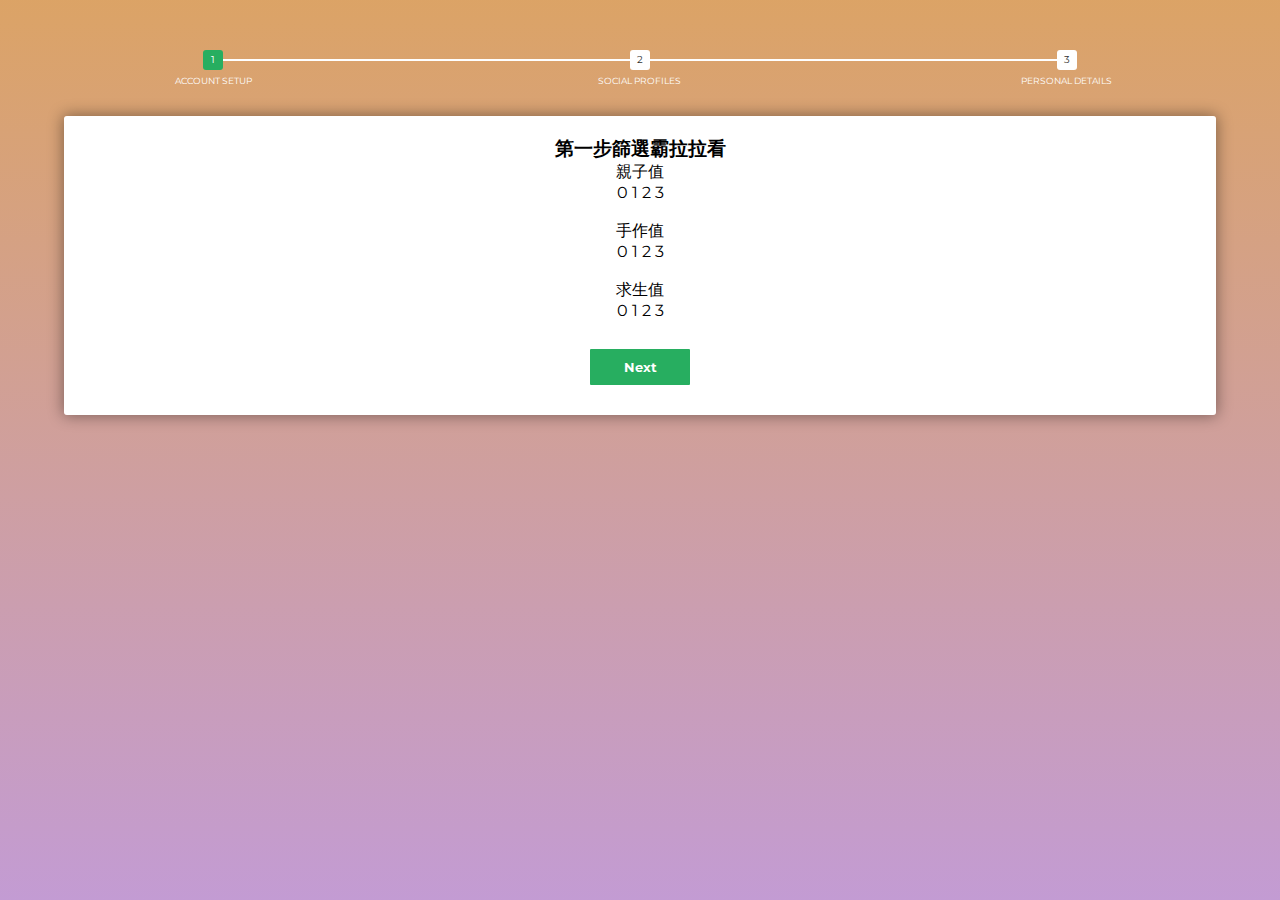
==== multi-step-form-with-progress-bar-using-jquery-and-css3/index.html @ 610e0781 "0407 push" ====
<!DOCTYPE html>
<html lang="en" >

<head>
  <meta charset="UTF-8">
  <title>Multi Step Form with Progress Bar using jQuery and CSS3</title>
  
    <link rel="stylesheet" href="https://cdnjs.cloudflare.com/ajax/libs/meyer-reset/2.0/reset.min.css">

  
      <link rel="stylesheet" href="css/style.css">

  
</head>

<body>

  <!-- multistep form -->
<form id="msform">
  <!-- progressbar -->
  <ul id="progressbar">
    <li class="active">Account Setup</li>
    <li>Social Profiles</li>
    <li>Personal Details</li>
  </ul>
  <!-- fieldsets -->
  <fieldset>
    <div class="plan-container-step-one">
      <div class="choose-bar-container">
          <h3><span class="plan-step">第一步</span>篩選霸拉拉看</h3>
          <div class="bar-img-container">
              <div class="bar-img-box">
                  <p class="value-item">親子值</p>                                
                  <div class="bar-value">
                      <span>0</span>
                      <span>1</span>
                      <span>2</span>
                      <span>3</span>
                  </div>
                  <div class="drag-img-box">
                      <img src="images/value_family.png" alt="">
                      <div class="drag-value-bar"></div>
                  </div>
              </div>

              <div class="bar-img-box">
                  <p class="value-item">手作值</p>                                
                  <div class="bar-value">
                      <span>0</span>
                      <span>1</span>
                      <span>2</span>
                      <span>3</span>
                  </div>
                  <div class="drag-img-box">
                      <img src="images/value_handmade.png" alt="">
                      <div class="drag-value-bar"></div>
                  </div>
              </div>

              <div class="bar-img-box">
                  <p class="value-item">求生值</p>                                
                  <div class="bar-value">
                      <span>0</span>
                      <span>1</span>
                      <span>2</span>
                      <span>3</span>
                  </div>
                  <div class="drag-img-box">
                      <img src="images/value_survive.png" alt="">
                      <div class="drag-value-bar"></div>
                  </div>
              </div>
          </div>
      </div>
  </div>
    <input type="button" name="next" class="next action-button" value="Next" />
  </fieldset>
  <fieldset>
    <h2 class="fs-title">Social Profiles</h2>
    <h3 class="fs-subtitle">Your presence on the social network</h3>
    <input type="text" name="twitter" placeholder="Twitter" />
    <input type="text" name="facebook" placeholder="Facebook" />
    <input type="text" name="gplus" placeholder="Google Plus" />
    <input type="button" name="previous" class="previous action-button" value="Previous" />
    <input type="button" name="next" class="next action-button" value="Next" />
  </fieldset>
  <fieldset>
    <h2 class="fs-title">Personal Details</h2>
    <h3 class="fs-subtitle">We will never sell it</h3>
    <input type="text" name="fname" placeholder="First Name" />
    <input type="text" name="lname" placeholder="Last Name" />
    <input type="text" name="phone" placeholder="Phone" />
    <textarea name="address" placeholder="Address"></textarea>
    <input type="button" name="previous" class="previous action-button" value="Previous" />
    <input type="submit" name="submit" class="submit action-button" value="Submit" />
  </fieldset>
</form>
  <script src='http://cdnjs.cloudflare.com/ajax/libs/jquery/2.1.3/jquery.min.js'></script>
<script src='http://cdnjs.cloudflare.com/ajax/libs/jquery-easing/1.3/jquery.easing.min.js'></script>

  

    <script  src="js/index.js"></script>




</body>

</html>
---- multi-step-form-with-progress-bar-using-jquery-and-css3/css/style.css ----
/*custom font*/
@import url(https://fonts.googleapis.com/css?family=Montserrat);

/*basic reset*/
* {margin: 0; padding: 0;}

html {
	height: 100%;
	/*Image only BG fallback*/
	
	/*background = gradient + image pattern combo*/
	background: 
		linear-gradient(rgba(196, 102, 0, 0.6), rgba(155, 89, 182, 0.6));
}

body {
	font-family: montserrat, arial, verdana;
}
/*form styles*/
#msform {
	width: 100%;
	margin: 50px auto;
	text-align: center;
	position: relative;
}
#msform fieldset {
	background: white;
	border: 0 none;
	border-radius: 3px;
	box-shadow: 0 0 15px 1px rgba(0, 0, 0, 0.4);
	padding: 20px 30px;
	box-sizing: border-box;
	width: 90%;
	margin: 0 5%;
	
	/*stacking fieldsets above each other*/
	position: relative;
}
/*Hide all except first fieldset*/
#msform fieldset:not(:first-of-type) {
	display: none;
}
/*inputs*/
#msform input, #msform textarea {
	padding: 15px;
	border: 1px solid #ccc;
	border-radius: 3px;
	margin-bottom: 10px;
	width: 100%;
	box-sizing: border-box;
	font-family: montserrat;
	color: #2C3E50;
	font-size: 13px;
}
/*buttons*/
#msform .action-button {
	width: 100px;
	background: #27AE60;
	font-weight: bold;
	color: white;
	border: 0 none;
	border-radius: 1px;
	cursor: pointer;
	padding: 10px 5px;
	margin: 10px 5px;
}
#msform .action-button:hover, #msform .action-button:focus {
	box-shadow: 0 0 0 2px white, 0 0 0 3px #27AE60;
}
/*headings*/
.fs-title {
	font-size: 15px;
	text-transform: uppercase;
	color: #2C3E50;
	margin-bottom: 10px;
}
.fs-subtitle {
	font-weight: normal;
	font-size: 13px;
	color: #666;
	margin-bottom: 20px;
}
/*progressbar*/
#progressbar {
	margin-bottom: 30px;
	overflow: hidden;
	/*CSS counters to number the steps*/
	counter-reset: step;
}
#progressbar li {
	list-style-type: none;
	color: white;
	text-transform: uppercase;
	font-size: 9px;
	width: 33.33%;
	float: left;
	position: relative;
}
#progressbar li:before {
	content: counter(step);
	counter-increment: step;
	width: 20px;
	line-height: 20px;
	display: block;
	font-size: 10px;
	color: #333;
	background: white;
	border-radius: 3px;
	margin: 0 auto 5px auto;
}
/*progressbar connectors*/
#progressbar li:after {
	content: '';
	width: 100%;
	height: 2px;
	background: white;
	position: absolute;
	left: -50%;
	top: 9px;
	z-index: -1; /*put it behind the numbers*/
}
#progressbar li:first-child:after {
	/*connector not needed before the first step*/
	content: none; 
}
/*marking active/completed steps green*/
/*The number of the step and the connector before it = green*/
#progressbar li.active:before,  #progressbar li.active:after{
	background: #27AE60;
	color: white;
}
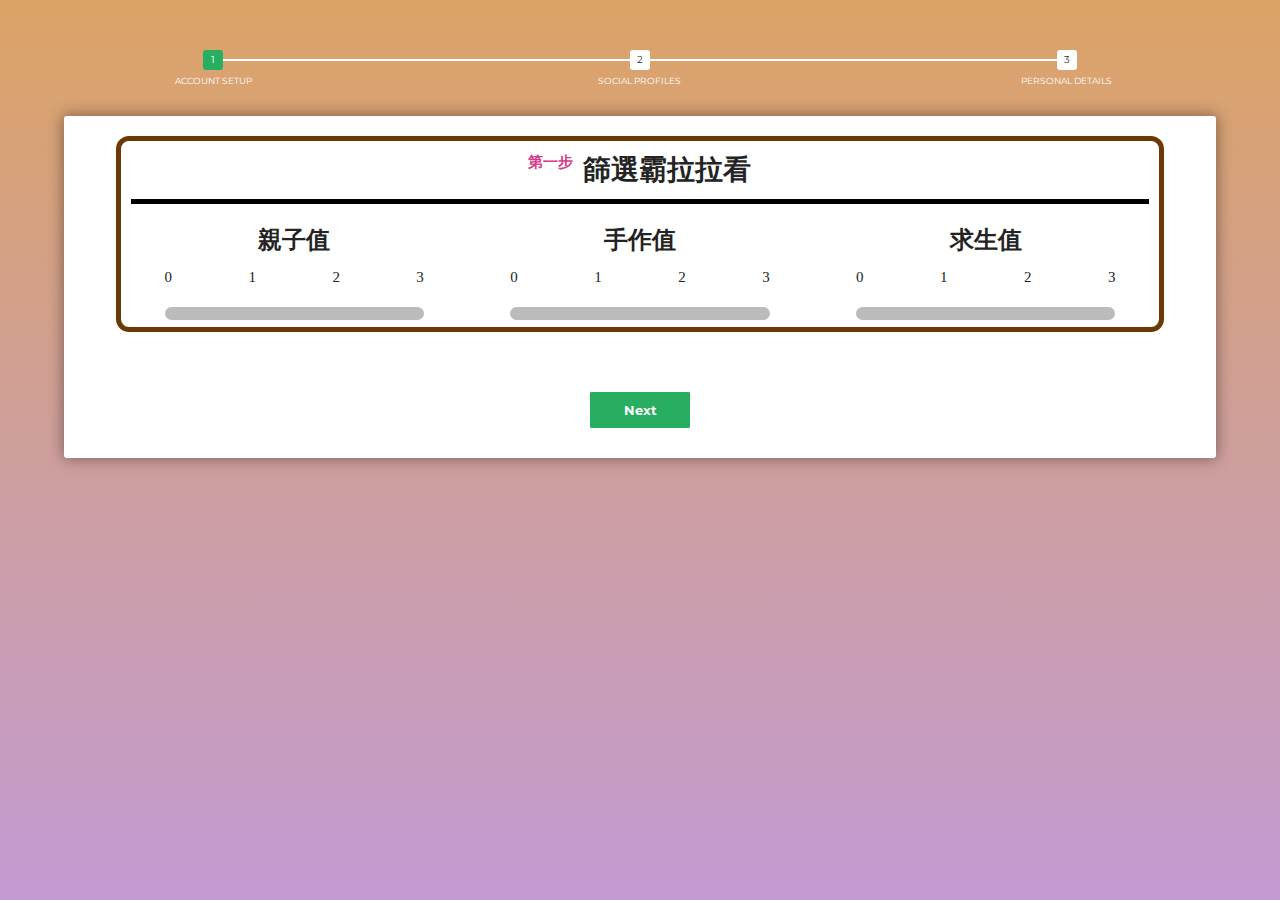
==== commit 39e9a02e: "0408 push" ====
--- a/multi-step-form-with-progress-bar-using-jquery-and-css3/index.html
+++ b/multi-step-form-with-progress-bar-using-jquery-and-css3/index.html
@@ -75,22 +75,610 @@
   </div>
     <input type="button" name="next" class="next action-button" value="Next" />
   </fieldset>
+
   <fieldset>
-    <h2 class="fs-title">Social Profiles</h2>
-    <h3 class="fs-subtitle">Your presence on the social network</h3>
-    <input type="text" name="twitter" placeholder="Twitter" />
-    <input type="text" name="facebook" placeholder="Facebook" />
-    <input type="text" name="gplus" placeholder="Google Plus" />
+        <!-- 第二步：活動拖拉 -->
+        <div class="plan-container-step-two">
+          <h3><span class="plan-step">第二步</span>選擇行程好簡單</h3>
+
+          <!-- 活動列表 -->
+          <div class="all-event-container">
+              <div class="event-detail-group">
+
+                  <!-- 刀具製作 makeKnife -->
+                  <div class="event-detail-box">
+                      <div class="event-cover cover-bgi-knife"></div>
+                      <div class="event-txt-box">
+                          <h4>刀具製作</h4>
+                          <table class="allPlan-value-table">
+                              <tr>
+                                  <td><img src="images/value_family.png" alt=""></td>
+                                  <td>2</td>
+                                  <td><img src="images/value_handmade.png" alt=""></td>
+                                  <td>3</td>
+                                  <td><img src="images/value_survive.png" alt=""></td>
+                                  <td>2</td>
+                              </tr>
+                          </table>                        
+                          <div class="value-pic-box">平均
+                              <img src="images/plan/fire.png" alt="">
+                              <img src="images/plan/fire.png" alt="">
+                              <img src="images/plan/fire.png" alt="">
+                              <img src="images/plan/fire.png" alt="">
+                          </div>    
+                          <div class="event-hour-price">
+                              <span class="event-hour">3小時</span>
+                              <span class="event-price">$1000</span>
+                          </div>                                
+                      </div>
+                  </div>
+      
+                  <!-- 結繩術 rope -->
+                  <div class="event-detail-box">
+                      <div class="event-cover cover-bgi-rope"></div>
+                      <div class="event-txt-box">
+                          <h4>結繩術</h4>
+                          <table class="allPlan-value-table">
+                              <tr>
+                                  <td><img src="images/value_family.png" alt=""></td>
+                                  <td>3</td>
+                                  <td><img src="images/value_handmade.png" alt=""></td>
+                                  <td>3</td>
+                                  <td><img src="images/value_survive.png" alt=""></td>
+                                  <td>1</td>
+                              </tr>
+                          </table>                        
+                          <div class="value-pic-box">平均
+                              <img src="images/plan/fire.png" alt="">
+                              <img src="images/plan/fire.png" alt="">
+                              <img src="images/plan/fire.png" alt="">
+                          </div>    
+                          <div class="event-hour-price">
+                              <span class="event-hour">1小時</span>
+                              <span class="event-price">$500</span>
+                          </div>                                
+                      </div>
+                  </div>
+      
+                  <!-- 器具術 appliance -->
+                  <div class="event-detail-box">
+                      <div class="event-cover cover-bgi-appliance"></div>
+                      <div class="event-txt-box">
+                          <h4>器具術</h4>
+                          <table class="allPlan-value-table">
+                              <tr>
+                                  <td><img src="images/value_family.png" alt=""></td>
+                                  <td>2</td>
+                                  <td><img src="images/value_handmade.png" alt=""></td>
+                                  <td>3</td>
+                                  <td><img src="images/value_survive.png" alt=""></td>
+                                  <td>1</td>
+                              </tr>
+                          </table>                        
+                          <div class="value-pic-box">平均
+                              <img src="images/plan/fire.png" alt="">
+                              <img src="images/plan/fire.png" alt="">
+                              <img src="images/plan/fire.png" alt="">
+                          </div>    
+                          <div class="event-hour-price">
+                              <span class="event-hour">2小時</span>
+                              <span class="event-price">$750</span>
+                          </div>                                
+                      </div>
+                  </div>
+
+                  <!-- 吹箭術 blowingArr -->
+                  <div class="event-detail-box">
+                      <div class="event-cover cover-bgi-blowingArr"></div>
+                      <div class="event-txt-box">
+                          <h4>吹箭術</h4>
+                          <table class="allPlan-value-table">
+                              <tr>
+                                  <td><img src="images/value_family.png" alt=""></td>
+                                  <td>1</td>
+                                  <td><img src="images/value_handmade.png" alt=""></td>
+                                  <td>2</td>
+                                  <td><img src="images/value_survive.png" alt=""></td>
+                                  <td>3</td>
+                              </tr>
+                          </table>                        
+                          <div class="value-pic-box">平均
+                              <img src="images/plan/fire.png" alt="">
+                              <img src="images/plan/fire.png" alt="">
+                              <img src="images/plan/fire.png" alt="">
+                              <img src="images/plan/fire.png" alt="">
+                          </div>    
+                          <div class="event-hour-price">
+                              <span class="event-hour">1小時</span>
+                              <span class="event-price">$500</span>
+                          </div>                                
+                      </div>
+                  </div>
+      
+                  <!-- 弓箭術 bowArr -->
+                  <div class="event-detail-box">
+                      <div class="event-cover cover-bgi-bowArr"></div>
+                      <div class="event-txt-box">
+                          <h4>弓箭術</h4>
+                          <table class="allPlan-value-table">
+                              <tr>
+                                  <td><img src="images/value_family.png" alt=""></td>
+                                  <td>1</td>
+                                  <td><img src="images/value_handmade.png" alt=""></td>
+                                  <td>3</td>
+                                  <td><img src="images/value_survive.png" alt=""></td>
+                                  <td>3</td>
+                              </tr>
+                          </table>                        
+                          <div class="value-pic-box">平均
+                              <img src="images/plan/fire.png" alt="">
+                              <img src="images/plan/fire.png" alt="">
+                              <img src="images/plan/fire.png" alt="">
+                              <img src="images/plan/fire.png" alt="">
+                              <img src="images/plan/fire.png" alt="">
+                          </div>    
+                          <div class="event-hour-price">
+                              <span class="event-hour">2小時</span>
+                              <span class="event-price">$750</span>
+                          </div>                                
+                      </div>
+                  </div>
+          
+                  <!-- 野炊術 wildCook -->
+                  <div class="event-detail-box">
+                      <div class="event-cover cover-bgi-wildCook"></div>
+                      <div class="event-txt-box">
+                          <h4>野炊術</h4>
+                          <table class="allPlan-value-table">
+                              <tr>
+                                  <td><img src="images/value_family.png" alt=""></td>
+                                  <td>3</td>
+                                  <td><img src="images/value_handmade.png" alt=""></td>
+                                  <td>2</td>
+                                  <td><img src="images/value_survive.png" alt=""></td>
+                                  <td>2</td>
+                              </tr>
+                          </table>                        
+                          <div class="value-pic-box">平均
+                              <img src="images/plan/fire.png" alt="">
+                              <img src="images/plan/fire.png" alt="">
+                              <img src="images/plan/fire.png" alt="">
+                              <img src="images/plan/fire.png" alt="">
+                          </div>    
+                          <div class="event-hour-price">
+                              <span class="event-hour">3小時</span>
+                              <span class="event-price">$1000</span>
+                          </div>                                
+                      </div>
+                  </div>
+
+                  <!-- 生火術 makeFire -->
+                  <div class="event-detail-box">
+                      <div class="event-cover cover-bgi-makeFire"></div>
+                      <div class="event-txt-box">
+                          <h4>生火術</h4>
+                          <table class="allPlan-value-table">
+                              <tr>
+                                  <td><img src="images/value_family.png" alt=""></td>
+                                  <td>0</td>
+                                  <td><img src="images/value_handmade.png" alt=""></td>
+                                  <td>3</td>
+                                  <td><img src="images/value_survive.png" alt=""></td>
+                                  <td>3</td>
+                              </tr>
+                          </table>                        
+                          <div class="value-pic-box">平均
+                              <img src="images/plan/fire.png" alt="">
+                              <img src="images/plan/fire.png" alt="">
+                              <img src="images/plan/fire.png" alt="">
+                              <img src="images/plan/fire.png" alt="">
+                              <img src="images/plan/fire.png" alt="">
+                          </div>    
+                          <div class="event-hour-price">
+                              <span class="event-hour">1小時</span>
+                              <span class="event-price">$500</span>
+                          </div>                                
+                      </div>
+                  </div>
+
+                  <!-- 可食動植物 eatable -->
+                  <div class="event-detail-box">
+                      <div class="event-cover cover-bgi-eatable"></div>
+                      <div class="event-txt-box">
+                          <h4>可食動植物</h4>
+                          <table class="allPlan-value-table">
+                              <tr>
+                                  <td><img src="images/value_family.png" alt=""></td>
+                                  <td>2</td>
+                                  <td><img src="images/value_handmade.png" alt=""></td>
+                                  <td>0</td>
+                                  <td><img src="images/value_survive.png" alt=""></td>
+                                  <td>3</td>
+                              </tr>
+                          </table>                        
+                          <div class="value-pic-box">平均
+                              <img src="images/plan/fire.png" alt="">
+                              <img src="images/plan/fire.png" alt="">
+                              <img src="images/plan/fire.png" alt="">
+                              <img src="images/plan/fire.png" alt="">
+                          </div>    
+                          <div class="event-hour-price">
+                              <span class="event-hour">2小時</span>
+                              <span class="event-price">$750</span>
+                          </div>                                
+                      </div>
+                  </div>
+
+                  <!-- 植物編織 weave -->
+                  <div class="event-detail-box">
+                      <div class="event-cover cover-bgi-weave"></div>
+                      <div class="event-txt-box">
+                          <h4>植物編織</h4>
+                          <table class="allPlan-value-table">
+                              <tr>
+                                  <td><img src="images/value_family.png" alt=""></td>
+                                  <td>3</td>
+                                  <td><img src="images/value_handmade.png" alt=""></td>
+                                  <td>3</td>
+                                  <td><img src="images/value_survive.png" alt=""></td>
+                                  <td>1</td>
+                              </tr>
+                          </table>                        
+                          <div class="value-pic-box">平均
+                              <img src="images/plan/fire.png" alt="">
+                              <img src="images/plan/fire.png" alt="">
+                              <img src="images/plan/fire.png" alt="">
+                              <img src="images/plan/fire.png" alt="">
+                              <img src="images/plan/fire.png" alt="">
+                          </div>    
+                          <div class="event-hour-price">
+                              <span class="event-hour">3小時</span>
+                              <span class="event-price">$1000</span>
+                          </div>                                
+                      </div>
+                  </div>
+
+                  <!-- 方位判定 direction -->
+                  <div class="event-detail-box">
+                      <div class="event-cover cover-bgi-direction"></div>
+                      <div class="event-txt-box">
+                          <h4>方位判定</h4>
+                          <table class="allPlan-value-table">
+                              <tr>
+                                  <td><img src="images/value_family.png" alt=""></td>
+                                  <td>2</td>
+                                  <td><img src="images/value_handmade.png" alt=""></td>
+                                  <td>1</td>
+                                  <td><img src="images/value_survive.png" alt=""></td>
+                                  <td>3</td>
+                              </tr>
+                          </table>                        
+                          <div class="value-pic-box">平均
+                              <img src="images/plan/fire.png" alt="">
+                              <img src="images/plan/fire.png" alt="">
+                              <img src="images/plan/fire.png" alt="">
+                              <img src="images/plan/fire.png" alt="">
+                              <img src="images/plan/fire.png" alt="">
+                          </div>    
+                          <div class="event-hour-price">
+                              <span class="event-hour">1小時</span>
+                              <span class="event-price">$500</span>
+                          </div>                                
+                      </div>
+                  </div>
+
+                  <!-- 基本求生 basicSur -->
+                  <div class="event-detail-box">
+                      <div class="event-cover cover-bgi-basicSur"></div>
+                      <div class="event-txt-box">
+                          <h4>基本求生</h4>
+                          <table class="allPlan-value-table">
+                              <tr>
+                                  <td><img src="images/value_family.png" alt=""></td>
+                                  <td>2</td>
+                                  <td><img src="images/value_handmade.png" alt=""></td>
+                                  <td>1</td>
+                                  <td><img src="images/value_survive.png" alt=""></td>
+                                  <td>3</td>
+                              </tr>
+                          </table>                        
+                          <div class="value-pic-box">平均
+                              <img src="images/plan/fire.png" alt="">
+                              <img src="images/plan/fire.png" alt="">
+                              <img src="images/plan/fire.png" alt="">
+                              <img src="images/plan/fire.png" alt="">
+                              <img src="images/plan/fire.png" alt="">
+                          </div>    
+                          <div class="event-hour-price">
+                              <span class="event-hour">3小時</span>
+                              <span class="event-price">$1000</span>
+                          </div>                                
+                      </div>
+                  </div>
+
+                  <!-- 陷阱製作 makeTrap -->
+                  <div class="event-detail-box">
+                      <div class="event-cover cover-bgi-makeTrap"></div>
+                      <div class="event-txt-box">
+                          <h4>陷阱製作</h4>
+                          <table class="allPlan-value-table">
+                              <tr>
+                                  <td><img src="images/value_family.png" alt=""></td>
+                                  <td>1</td>
+                                  <td><img src="images/value_handmade.png" alt=""></td>
+                                  <td>2</td>
+                                  <td><img src="images/value_survive.png" alt=""></td>
+                                  <td>2</td>
+                              </tr>
+                          </table>                        
+                          <div class="value-pic-box">平均
+                              <img src="images/plan/fire.png" alt="">
+                              <img src="images/plan/fire.png" alt="">
+                              <img src="images/plan/fire.png" alt="">
+                          </div>    
+                          <div class="event-hour-price">
+                              <span class="event-hour">2小時</span>
+                              <span class="event-price">$750</span>
+                          </div>                                
+                      </div>
+                  </div>
+
+                  <!-- 淨水術 cleanWater -->
+                  <div class="event-detail-box">
+                      <div class="event-cover cover-bgi-cleanWater"></div>
+                      <div class="event-txt-box">
+                          <h4>淨水術</h4>
+                          <table class="allPlan-value-table">
+                              <tr>
+                                  <td><img src="images/value_family.png" alt=""></td>
+                                  <td>2</td>
+                                  <td><img src="images/value_handmade.png" alt=""></td>
+                                  <td>2</td>
+                                  <td><img src="images/value_survive.png" alt=""></td>
+                                  <td>2</td>
+                              </tr>
+                          </table>                        
+                          <div class="value-pic-box">平均
+                              <img src="images/plan/fire.png" alt="">
+                              <img src="images/plan/fire.png" alt="">
+                              <img src="images/plan/fire.png" alt="">
+                              <img src="images/plan/fire.png" alt="">
+                          </div>    
+                          <div class="event-hour-price">
+                              <span class="event-hour">3小時</span>
+                              <span class="event-price">$750</span>
+                          </div>                                
+                      </div>
+                  </div>
+
+                  <!-- 隱蔽偽裝術 hide -->
+                  <div class="event-detail-box">
+                      <div class="event-cover cover-bgi-hide"></div>
+                      <div class="event-txt-box">
+                          <h4>隱蔽偽裝術</h4>
+                          <table class="allPlan-value-table">
+                              <tr>
+                                  <td><img src="images/value_family.png" alt=""></td>
+                                  <td>2</td>
+                                  <td><img src="images/value_handmade.png" alt=""></td>
+                                  <td>1</td>
+                                  <td><img src="images/value_survive.png" alt=""></td>
+                                  <td>2</td>
+                              </tr>
+                          </table>                        
+                          <div class="value-pic-box">平均
+                              <img src="images/plan/fire.png" alt="">
+                              <img src="images/plan/fire.png" alt="">
+                              <img src="images/plan/fire.png" alt="">
+                              <img src="images/plan/fire.png" alt="">
+                          </div>    
+                          <div class="event-hour-price">
+                              <span class="event-hour">2小時</span>
+                              <span class="event-price">$750</span>
+                          </div>                                
+                      </div>
+                  </div>
+
+                  <!-- 搭建庇身所 shelter -->
+                  <div class="event-detail-box">
+                      <div class="event-cover cover-bgi-shelter"></div>
+                      <div class="event-txt-box">
+                          <h4>搭建庇身所</h4>
+                          <table class="allPlan-value-table">
+                              <tr>
+                                  <td><img src="images/value_family.png" alt=""></td>
+                                  <td>0</td>
+                                  <td><img src="images/value_handmade.png" alt=""></td>
+                                  <td>3</td>
+                                  <td><img src="images/value_survive.png" alt=""></td>
+                                  <td>3</td>
+                              </tr>
+                          </table>                        
+                          <div class="value-pic-box">平均
+                              <img src="images/plan/fire.png" alt="">
+                              <img src="images/plan/fire.png" alt="">
+                              <img src="images/plan/fire.png" alt="">
+                              <img src="images/plan/fire.png" alt="">
+                          </div>    
+                          <div class="event-hour-price">
+                              <span class="event-hour">3小時</span>
+                              <span class="event-price">$1000</span>
+                          </div>                                
+                      </div>
+                  </div>
+
+                  <!-- 急救術 firstAid -->
+                  <div class="event-detail-box">
+                      <div class="event-cover cover-bgi-firstAid"></div>
+                      <div class="event-txt-box">
+                          <h4>急救術</h4>
+                          <table class="allPlan-value-table">
+                              <tr>
+                                  <td><img src="images/value_family.png" alt=""></td>
+                                  <td>3</td>
+                                  <td><img src="images/value_handmade.png" alt=""></td>
+                                  <td>0</td>
+                                  <td><img src="images/value_survive.png" alt=""></td>
+                                  <td>2</td>
+                              </tr>
+                          </table>                        
+                          <div class="value-pic-box">平均
+                              <img src="images/plan/fire.png" alt="">
+                              <img src="images/plan/fire.png" alt="">
+                              <img src="images/plan/fire.png" alt="">
+                          </div>    
+                          <div class="event-hour-price">
+                              <span class="event-hour">1小時</span>
+                              <span class="event-price">$500</span>
+                          </div>                                
+                      </div>
+                  </div>
+
+                  <!-- 自我防衛術 selfDef -->
+                  <div class="event-detail-box">
+                      <div class="event-cover cover-bgi-selfDef"></div>
+                      <div class="event-txt-box">
+                          <h4>自我防衛術</h4>
+                          <table class="allPlan-value-table">
+                              <tr>
+                                  <td><img src="images/value_family.png" alt=""></td>
+                                  <td>1</td>
+                                  <td><img src="images/value_handmade.png" alt=""></td>
+                                  <td>0</td>
+                                  <td><img src="images/value_survive.png" alt=""></td>
+                                  <td>3</td>
+                              </tr>
+                          </table>                        
+                          <div class="value-pic-box">平均
+                              <img src="images/plan/fire.png" alt="">
+                              <img src="images/plan/fire.png" alt="">
+                              <img src="images/plan/fire.png" alt="">
+                              <img src="images/plan/fire.png" alt="">
+                              <img src="images/plan/fire.png" alt="">
+                          </div>    
+                          <div class="event-hour-price">
+                              <span class="event-hour">2小時</span>
+                              <span class="event-price">$750</span>
+                          </div>                                
+                      </div>
+                  </div>
+
+                  <!-- 捕魚術 catchFish -->
+                  <div class="event-detail-box">
+                      <div class="event-cover cover-bgi-catchFish"></div>
+                      <div class="event-txt-box">
+                          <h4>捕魚術</h4>
+                          <table class="allPlan-value-table">
+                              <tr>
+                                  <td><img src="images/value_family.png" alt=""></td>
+                                  <td>2</td>
+                                  <td><img src="images/value_handmade.png" alt=""></td>
+                                  <td>2</td>
+                                  <td><img src="images/value_survive.png" alt=""></td>
+                                  <td>1</td>
+                              </tr>
+                          </table>                        
+                          <div class="value-pic-box">平均
+                              <img src="images/plan/fire.png" alt="">
+                              <img src="images/plan/fire.png" alt="">
+                              <img src="images/plan/fire.png" alt="">
+                              <img src="images/plan/fire.png" alt="">
+                          </div>    
+                          <div class="event-hour-price">
+                              <span class="event-hour">2小時</span>
+                              <span class="event-price">$750</span>
+                          </div>                                
+                      </div>
+                  </div>
+              </div>
+          </div>
+          <div class="clearfix"></div>
+      </div>
     <input type="button" name="previous" class="previous action-button" value="Previous" />
     <input type="button" name="next" class="next action-button" value="Next" />
   </fieldset>
+
   <fieldset>
-    <h2 class="fs-title">Personal Details</h2>
-    <h3 class="fs-subtitle">We will never sell it</h3>
-    <input type="text" name="fname" placeholder="First Name" />
-    <input type="text" name="lname" placeholder="Last Name" />
-    <input type="text" name="phone" placeholder="Phone" />
-    <textarea name="address" placeholder="Address"></textarea>
+        <div class="plan-container-step-three">
+            <h3><span class="plan-step">第三步</span>行程命名及封面照</h3>
+            <div class="name-cover-container">
+                <div class="name-your-plan-container">
+                    <div>我的行程名稱為：<input type="text"></div>
+                </div>
+                <div class="plan-cover-container">
+                    <p>選擇行程封面照片</p>
+                    <div class="choose-cover-box">
+                        <div class="big-cover-post">
+                            <img src="images/plan/cover_family.jpg" alt="">
+                        </div>
+                        <div class="small-cover-pick-box">
+                            <div class="small-cover-pic cover-pic-family"></div>
+                            <div class="small-cover-pic cover-pic-handmade"></div>
+                            <div class="small-cover-pic cover-pic-survive"></div>
+                        </div>
+                    </div>
+                    <div class="upload-cover-box">
+                        <span>上傳自己的照片</span>
+                        <input type="file" class="upload-cover-pic" name="" id="upload-cover-pic" value="上傳檔案">
+                    </div>
+                </div>
+            </div> 
+            <div class="clearfix"></div>
+        </div>
+
+        <input type="button" name="previous" class="previous action-button" value="Previous" />
+        <input type="button" name="next" class="next action-button" value="Next" />
+      </fieldset>
+
+  <fieldset>
+    <div class="plan-container-confirmation">
+      <h3><span class="plan-step">第四步</span>確認行程內容</h3>
+      <div class="confirmation-screen-flex-group">
+
+          <div class="event-drop-area">
+                  <p>總時數為：<span></span></p>
+                  <p>總金額為：<span></span></p>
+                  <div class="event-drop-circle">1</div>
+                  <div class="event-drop-circle">2</div>
+                  <div class="event-drop-circle">3</div>
+                  <div class="event-drop-circle">4</div>
+              </div>
+              <div class="confirmation-right-container">
+                <div class="name-your-plan-container confirmation-name-your-plan-container">
+                    <div>行程名稱<input type="text"></div>
+                </div>
+                <div class="confirmation-cover-map-container">
+                    <div class="name-cover-container confirmation-name-cover-container">
+                        <div class="plan-cover-container confirmation-plan-cover-container">
+                            <p>行程封面照片</p>
+                            <div class="choose-cover-box">
+                                <div class="big-cover-post confirmation-big-cover-post">
+                                    <img src="images/plan/cover_family.jpg" alt="">
+                                </div>
+                            </div>
+                        </div>    
+                    </div>
+                    <div class="check-map-box confirmation-check-map-box">
+                        <p>行程位置標示</p>
+                        <img src="images/Australia_map.png" alt="">
+                        <!-- <div>放置pin的圖與號碼
+                        <img src="" alt="">
+                        <span></span>
+                        </div>
+                        <div>放置pin的圖與號碼
+                            <img src="" alt="">
+                            <span></span>
+                        </div>
+                        <div>放置pin的圖與號碼
+                            <img src="" alt="">
+                            <span></span>
+                        </div> -->
+                    </div>        
+                </div>
+            </div>
+        </div>
+    </div>
+
     <input type="button" name="previous" class="previous action-button" value="Previous" />
     <input type="submit" name="submit" class="submit action-button" value="Submit" />
   </fieldset>
--- a/multi-step-form-with-progress-bar-using-jquery-and-css3/css/style.css
+++ b/multi-step-form-with-progress-bar-using-jquery-and-css3/css/style.css
@@ -1,134 +1,1105 @@
+@charset "UTF-8";
+@import url(https://fonts.googleapis.com/css?family=Montserrat);
+div, h1, h2, h3, h4, h5, h6, p, span {
+  font-family: '微軟正黑體';
+  letter-spacing: 1.5;
+}
+
+a {
+  text-decoration: none;
+}
+
+input,
+button {
+  outline: none;
+}
+
+.clearfix {
+  clear: both;
+}
+
+div, h1, h2, h3, h4, h5, h6, p, span {
+  font-family: '微軟正黑體';
+  letter-spacing: 1.5;
+}
+
+a {
+  text-decoration: none;
+}
+
+input,
+button {
+  outline: none;
+}
+
+.clearfix {
+  clear: both;
+}
+
+/* width */
+::-webkit-scrollbar {
+  width: 15px;
+}
+
+/* Track */
+::-webkit-scrollbar-track {
+  background: #f8e958;
+}
+
+/* Handle */
+::-webkit-scrollbar-thumb {
+  background: #dc719d;
+  border-radius: 20px;
+}
+
+/* Handle on hover */
+::-webkit-scrollbar-thumb:hover {
+  background: #e13764;
+}
+
+[type=radio] {
+  display: none;
+}
+
+.plan-screen-first,
+.plan-screen-second {
+  margin: 20vh 0;
+}
+
+.plan-screen-first h2,
+.plan-screen-second h2,
+.plan-screen-confirmation h2 {
+  font-family: '微軟正黑體';
+  font-size: 34px;
+  color: #232323;
+  font-weight: bold;
+  letter-spacing: 1.5;
+  text-align: center;
+  margin-bottom: 50px;
+}
+
+#hot-event-container {
+  width: 100%;
+  height: 50vh;
+  position: relative;
+  -webkit-perspective: 1000px;
+          perspective: 1000px;
+  -webkit-transform-style: preserve-3d;
+          transform-style: preserve-3d;
+}
+
+#hot-event-container label {
+  border-radius: 13px;
+  border: 5px solid #6A3906;
+  background-color: #fff;
+  margin: auto;
+  padding: 10px 2%;
+  width: 30%;
+  height: 100%;
+  position: absolute;
+  left: 0;
+  right: 0;
+  cursor: pointer;
+  -webkit-transition: -webkit-transform .5s ease;
+  transition: -webkit-transform .5s ease;
+  transition: transform .5s ease;
+  transition: transform .5s ease, -webkit-transform .5s ease;
+}
+
+#hot-event-container label .hot-event-box {
+  width: 100%;
+  margin: 10px auto;
+  text-align: left;
+}
+
+#hot-event-container label .hot-event-box h3 {
+  font-family: '微軟正黑體';
+  font-size: 28px;
+  font-weight: bold;
+  color: #4aa1d6;
+  letter-spacing: 1.5;
+  margin: 30px 0;
+}
+
+#hot-event-container label .hot-event-box p {
+  font-family: '微軟正黑體';
+  font-size: 15px;
+  color: #232323;
+  letter-spacing: 1.5;
+  line-height: 1.5;
+}
+
+#hot-event-container label .hot-event-box .hot-event-img {
+  width: 100%;
+  height: 250px;
+  background-size: cover;
+  background-position: center bottom;
+  -webkit-clip-path: inset(0 0 0 0);
+  clip-path: inset(0 0 0 0);
+}
+
+#hot-event-container label .hot-event-box .event-image-first {
+  background-image: url(../../images/plan/fire.jpg);
+}
+
+#hot-event-container label .hot-event-box .event-image-second {
+  background-image: url(../../images/plan/eatout.jpg);
+}
+
+#hot-event-container label .hot-event-box .event-image-third {
+  background-image: url(../../images/plan/rope.jpg);
+}
+
+#hot-event-container label .hot-event-box .euqal-add-box {
+  width: 90%;
+  position: absolute;
+  bottom: 10px;
+  display: -webkit-box;
+  display: -ms-flexbox;
+  display: flex;
+  -webkit-box-pack: justify;
+      -ms-flex-pack: justify;
+          justify-content: space-between;
+}
+
+#hot-event-container label .hot-event-box .euqal-add-box .equal-value {
+  -ms-flex-item-align: end;
+      align-self: flex-end;
+  font-family: '微軟正黑體';
+  font-size: 15px;
+  color: #232323;
+  letter-spacing: 1.5;
+  line-height: 1.5;
+  font-weight: bold;
+  color: #4da45d;
+}
+
+#hot-event-container label .hot-event-box .euqal-add-box .equal-value img {
+  width: 18px;
+  vertical-align: top;
+}
+
+#hot-event-container label .hot-event-box .euqal-add-box button {
+  cursor: pointer;
+  position: relative;
+  top: 0;
+  -webkit-transition: .3s;
+  transition: .3s;
+  width: 100px;
+  height: 50px;
+  display: inline-block;
+  font-family: '微軟正黑體';
+  font-size: 18px;
+  font-weight: bold;
+  color: #b74848;
+  text-align: center;
+  vertical-align: middle;
+  background-color: #f5b942;
+  border-radius: 10px;
+  border: none;
+  -webkit-box-shadow: 0px 1px 0px #ccc,+ 0px 2px 0px #bbb,+ 0px 3px 0px #aaa,+ 0px 4px 0px #999;
+          box-shadow: 0px 1px 0px #ccc,+ 0px 2px 0px #bbb,+ 0px 3px 0px #aaa,+ 0px 4px 0px #999;
+  width: 200px;
+}
+
+#hot-event-container label .hot-event-box .euqal-add-box button:hover {
+  top: 4px;
+  -webkit-box-shadow: 0px 1px 0px #ccc, 0px 1px 0px #bbb, 0px 2px 0px #aaa, 0px 2px 0px #999;
+          box-shadow: 0px 1px 0px #ccc, 0px 1px 0px #bbb, 0px 2px 0px #aaa, 0px 2px 0px #999;
+}
+
+#s1:checked ~ #slide3, #s2:checked ~ #slide1,
+#s3:checked ~ #slide2 {
+  -webkit-box-shadow: 0 6px 10px 0 rgba(0, 0, 0, 0.3), 0 2px 2px 0 rgba(0, 0, 0, 0.2);
+          box-shadow: 0 6px 10px 0 rgba(0, 0, 0, 0.3), 0 2px 2px 0 rgba(0, 0, 0, 0.2);
+  -webkit-transform: translate3d(-100%, 0, -100px);
+          transform: translate3d(-100%, 0, -100px);
+}
+
+#s1:checked ~ #slide1, #s2:checked ~ #slide2,
+#s3:checked ~ #slide3 {
+  -webkit-box-shadow: 0 13px 25px 0 rgba(0, 0, 0, 0.3), 0 11px 7px 0 rgba(0, 0, 0, 0.19);
+          box-shadow: 0 13px 25px 0 rgba(0, 0, 0, 0.3), 0 11px 7px 0 rgba(0, 0, 0, 0.19);
+  -webkit-transform: translate3d(0, 0, 0);
+          transform: translate3d(0, 0, 0);
+}
+
+#s1:checked ~ #slide2, #s2:checked ~ #slide3,
+#s3:checked ~ #slide1 {
+  -webkit-box-shadow: 0 6px 10px 0 rgba(0, 0, 0, 0.3), 0 2px 2px 0 rgba(0, 0, 0, 0.2);
+          box-shadow: 0 6px 10px 0 rgba(0, 0, 0, 0.3), 0 2px 2px 0 rgba(0, 0, 0, 0.2);
+  -webkit-transform: translate3d(100%, 0, -100px);
+          transform: translate3d(100%, 0, -100px);
+}
+
+.plan-container-step-one .bar-img-container {
+  display: -webkit-box;
+  display: -ms-flexbox;
+  display: flex;
+  -ms-flex-pack: distribute;
+      justify-content: space-around;
+}
+
+.plan-container-step-one .bar-img-container .bar-img-box {
+  width: 25%;
+}
+
+.plan-container-step-one .bar-img-container .bar-img-box table {
+  width: 100%;
+}
+
+.plan-container-step-one .bar-img-container .bar-img-box .bar-value {
+  display: -webkit-box;
+  display: -ms-flexbox;
+  display: flex;
+  -webkit-box-pack: justify;
+      -ms-flex-pack: justify;
+          justify-content: space-between;
+  font-family: '微軟正黑體';
+  font-size: 15px;
+  color: #232323;
+  letter-spacing: 1.5;
+  line-height: 1.5;
+}
+
+.plan-container-step-one .bar-img-container .bar-img-box .value-item {
+  font-family: '微軟正黑體';
+  font-size: 24px;
+  font-weight: bold;
+  color: #232323;
+  letter-spacing: 1.5;
+  margin: 10px 0;
+}
+
+.drag-img-box {
+  position: relative;
+  width: 100%;
+  margin: 10px 0;
+}
+
+.drag-img-box img {
+  position: relative;
+  width: 50px;
+  z-index: 1;
+}
+
+.drag-img-box .drag-value-bar {
+  width: 100%;
+  height: 13px;
+  border-radius: 30px;
+  background-color: #bbb;
+  position: absolute;
+  top: 45%;
+}
+
+.plan-container-step-one,
+.plan-container-step-two,
+.plan-container-step-three,
+.plan-container-step-four,
+.plan-container-confirmation {
+  border-radius: 13px;
+  border: 5px solid #6A3906;
+  background-color: #fff;
+  width: 95%;
+  margin: 0 auto 50px;
+}
+
+.plan-container-step-one h3,
+.plan-container-step-two h3,
+.plan-container-step-three h3,
+.plan-container-step-four h3,
+.plan-container-confirmation h3 {
+  font-family: '微軟正黑體';
+  font-size: 28px;
+  font-weight: bold;
+  color: #232323;
+  letter-spacing: 1.5;
+  margin: 10px;
+}
+
+.plan-container-step-one h3::after,
+.plan-container-step-two h3::after,
+.plan-container-step-three h3::after,
+.plan-container-step-four h3::after,
+.plan-container-confirmation h3::after {
+  content: '';
+  display: block;
+  width: 100%;
+  height: 5px;
+  background-color: black;
+  margin-top: 10px;
+}
+
+.plan-container-step-one h3 .plan-step,
+.plan-container-step-two h3 .plan-step,
+.plan-container-step-three h3 .plan-step,
+.plan-container-step-four h3 .plan-step,
+.plan-container-confirmation h3 .plan-step {
+  font-family: '微軟正黑體';
+  font-size: 15px;
+  color: #232323;
+  letter-spacing: 1.5;
+  line-height: 1.5;
+  margin-right: 10px;
+  color: #d63986;
+  font-weight: bold;
+  vertical-align: top;
+}
+
+.plan-container-step-one h3 .plan-explaination,
+.plan-container-step-two h3 .plan-explaination,
+.plan-container-step-three h3 .plan-explaination,
+.plan-container-step-four h3 .plan-explaination,
+.plan-container-confirmation h3 .plan-explaination {
+  font-family: '微軟正黑體';
+  font-size: 15px;
+  color: #232323;
+  letter-spacing: 1.5;
+  line-height: 1.5;
+  margin-left: 10px;
+  color: steelblue;
+  text-align: right;
+}
+
+.second-screen-flex-group {
+  display: -webkit-box;
+  display: -ms-flexbox;
+  display: flex;
+}
+
+.all-event-container {
+  width: 75%;
+  display: -webkit-box;
+  display: -ms-flexbox;
+  display: flex;
+  -ms-flex-wrap: wrap;
+      flex-wrap: wrap;
+  float: left;
+}
+
+.all-event-container .plan-option-list {
+  position: relative;
+  top: 10px;
+  right: 5%;
+  width: 100%;
+  text-align: right;
+}
+
+.all-event-container .plan-option-list #list-plan {
+  font-family: '微軟正黑體';
+  font-size: 15px;
+  color: #232323;
+  letter-spacing: 1.5;
+  line-height: 1.5;
+  font-weight: bold;
+  background-color: #85cfdc;
+  height: 40px;
+  border: none;
+  outline: none;
+}
+
+.all-event-container .event-detail-group {
+  display: -webkit-box;
+  display: -ms-flexbox;
+  display: flex;
+  -ms-flex-wrap: wrap;
+      flex-wrap: wrap;
+  width: 100%;
+  height: 700px;
+  overflow: auto;
+}
+
+.event-drop-area {
+  width: 25%;
+  position: relative;
+  border-right: 5px dotted #aaa;
+}
+
+.event-drop-area p {
+  font-family: '微軟正黑體';
+  font-size: 24px;
+  font-weight: bold;
+  color: #232323;
+  letter-spacing: 1.5;
+  padding: 0 0 2% 2%;
+}
+
+.event-drop-area .event-drop-circle {
+  width: 150px;
+  height: 150px;
+  border: 5px dashed #6A3906;
+  border-radius: 50%;
+  margin: 20px auto;
+  text-align: center;
+  font-family: '微軟正黑體';
+  font-size: 34px;
+  color: #232323;
+  font-weight: bold;
+  letter-spacing: 1.5;
+  line-height: 150px;
+}
+
+.event-detail-box {
+  width: 44%;
+  border: 5px solid #232323;
+  border-radius: 13px;
+  position: relative;
+  margin: 2%;
+  cursor: pointer;
+  -webkit-transition: .3s ease;
+  transition: .3s ease;
+}
+
+.event-detail-box:hover {
+  background-color: #fdf7bd;
+  -webkit-transition: .3s ease;
+  transition: .3s ease;
+}
+
+.event-detail-box .event-cover {
+  width: 41%;
+  height: 100px;
+  margin: 10px 10px 5px 10px;
+  border-radius: 5px;
+  background-size: cover;
+  background-position: center bottom;
+  -webkit-clip-path: inset(0 0 0 0);
+  clip-path: inset(0 0 0 0);
+  display: inline-block;
+}
+
+.event-detail-box .event-txt-box {
+  display: inline-block;
+  vertical-align: top;
+  margin: 10px 0 10px 0;
+  height: 100px;
+  position: relative;
+  width: 50%;
+}
+
+.event-detail-box .event-txt-box h4 {
+  font-family: '微軟正黑體';
+  font-size: 28px;
+  font-weight: bold;
+  color: #4aa1d6;
+  letter-spacing: 1.5;
+}
+
+.event-detail-box .event-txt-box table {
+  margin: 10px 0 10px 0;
+  width: 150px;
+}
+
+.event-detail-box .event-txt-box table td {
+  width: 15px;
+  font-family: '微軟正黑體';
+  font-size: 15px;
+  color: #232323;
+  letter-spacing: 1.5;
+  line-height: 1.5;
+  text-align: left;
+  vertical-align: middle;
+}
+
+.event-detail-box .event-txt-box table td img {
+  width: 25px;
+  vertical-align: middle;
+}
+
+.event-detail-box .event-txt-box .value-pic-box {
+  font-family: '微軟正黑體';
+  font-size: 15px;
+  color: #232323;
+  letter-spacing: 1.5;
+  line-height: 1.5;
+  color: #4da45d;
+  font-weight: bold;
+  position: absolute;
+  bottom: 0;
+}
+
+.event-detail-box .event-txt-box .value-pic-box img {
+  width: 18px;
+  vertical-align: bottom;
+}
+
+.event-detail-box .event-hour {
+  font-family: '微軟正黑體';
+  font-size: 15px;
+  color: #232323;
+  letter-spacing: 1.5;
+  line-height: 1.5;
+  position: absolute;
+  top: 0;
+  right: 0;
+}
+
+.event-detail-box .event-price {
+  font-family: '微軟正黑體';
+  font-size: 15px;
+  color: #232323;
+  letter-spacing: 1.5;
+  line-height: 1.5;
+  position: absolute;
+  bottom: 0;
+  right: 0;
+}
+
+.event-detail-box .cover-bgi-knife {
+  background-image: url(../../images/plan/knife.jpg);
+}
+
+.event-detail-box .cover-bgi-rope {
+  background-image: url(../../images/plan/knife.jpg);
+}
+
+.event-detail-box .cover-bgi-appliance {
+  background-image: url(../../images/plan/knife.jpg);
+}
+
+.event-detail-box .cover-bgi-blowingArr {
+  background-image: url(../../images/plan/knife.jpg);
+}
+
+.event-detail-box .cover-bgi-bowArr {
+  background-image: url(../../images/plan/knife.jpg);
+}
+
+.event-detail-box .cover-bgi-wildCook {
+  background-image: url(../../images/plan/knife.jpg);
+}
+
+.event-detail-box .cover-bgi-makeFire {
+  background-image: url(../../images/plan/knife.jpg);
+}
+
+.event-detail-box .cover-bgi-eatable {
+  background-image: url(../../images/plan/knife.jpg);
+}
+
+.event-detail-box .cover-bgi-weave {
+  background-image: url(../../images/plan/knife.jpg);
+}
+
+.event-detail-box .cover-bgi-direction {
+  background-image: url(../../images/plan/knife.jpg);
+}
+
+.event-detail-box .cover-bgi-basicSur {
+  background-image: url(../../images/plan/knife.jpg);
+}
+
+.event-detail-box .cover-bgi-makeTrap {
+  background-image: url(../../images/plan/knife.jpg);
+}
+
+.event-detail-box .cover-bgi-cleanWater {
+  background-image: url(../../images/plan/knife.jpg);
+}
+
+.event-detail-box .cover-bgi-hide {
+  background-image: url(../../images/plan/knife.jpg);
+}
+
+.event-detail-box .cover-bgi-shelter {
+  background-image: url(../../images/plan/knife.jpg);
+}
+
+.event-detail-box .cover-bgi-firstAid {
+  background-image: url(../../images/plan/knife.jpg);
+}
+
+.event-detail-box .cover-bgi-selfDef {
+  background-image: url(../../images/plan/knife.jpg);
+}
+
+.event-detail-box .cover-bgi-catchFish {
+  background-image: url(../../images/plan/knife.jpg);
+}
+
+.check-map-box {
+  margin: 2% 0;
+}
+
+.check-map-box img {
+  width: 60%;
+  display: block;
+  margin: 0 auto;
+}
+
+.name-cover-container {
+  margin: 2%;
+}
+
+.name-your-plan-container,
+.plan-cover-container {
+  margin: 2% auto;
+  text-align: left;
+  width: 50%;
+}
+
+.name-your-plan-container div {
+  margin-top: 4%;
+  font-family: '微軟正黑體';
+  font-size: 24px;
+  font-weight: bold;
+  color: #232323;
+  letter-spacing: 1.5;
+}
+
+.name-your-plan-container div input {
+  width: 100%;
+  height: 40px;
+  border-style: none;
+  vertical-align: middle;
+  border-bottom: 3px solid #6A3906;
+}
+
+.plan-cover-container {
+  margin-top: 4%;
+}
+
+.plan-cover-container p {
+  font-family: '微軟正黑體';
+  font-size: 24px;
+  font-weight: bold;
+  color: #232323;
+  letter-spacing: 1.5;
+}
+
+.plan-cover-container .upload-cover-box span {
+  font-family: '微軟正黑體';
+  font-size: 15px;
+  color: #232323;
+  letter-spacing: 1.5;
+  line-height: 1.5;
+}
+
+.plan-cover-container .choose-cover-box {
+  margin-top: 1%;
+}
+
+.plan-cover-container .choose-cover-box .big-cover-post img {
+  width: 100%;
+  border: 3px solid #6A3906;
+  border-radius: 13px;
+}
+
+.plan-cover-container .choose-cover-box .small-cover-pick-box {
+  width: 100%;
+  margin: 1% auto 0;
+  display: -webkit-box;
+  display: -ms-flexbox;
+  display: flex;
+  -webkit-box-pack: justify;
+      -ms-flex-pack: justify;
+          justify-content: space-between;
+}
+
+.plan-cover-container .choose-cover-box .small-cover-pick-box .small-cover-pic {
+  width: 150px;
+  height: 100px;
+  margin: 10px;
+  border-radius: 5px;
+  background-size: cover;
+  background-position: center bottom;
+  -webkit-clip-path: inset(0 0 0 0);
+  clip-path: inset(0 0 0 0);
+  border: 3px solid #6A3906;
+  display: inline-block;
+}
+
+.plan-cover-container .choose-cover-box .small-cover-pick-box .cover-pic-family {
+  background-image: url(../../images/plan/cover_family.jpg);
+}
+
+.plan-cover-container .choose-cover-box .small-cover-pick-box .cover-pic-handmade {
+  background-image: url(../../images/plan/cover_handmade.jpg);
+}
+
+.plan-cover-container .choose-cover-box .small-cover-pick-box .cover-pic-survive {
+  background-image: url(../../images/plan/cover_survive.jpg);
+}
+
+#finalize-my-plan,
+#confirm-and-buy-ticket {
+  cursor: pointer;
+  position: relative;
+  top: 0;
+  -webkit-transition: .3s;
+  transition: .3s;
+  width: 100px;
+  height: 50px;
+  display: inline-block;
+  font-family: '微軟正黑體';
+  font-size: 18px;
+  font-weight: bold;
+  color: #fff;
+  text-align: center;
+  vertical-align: middle;
+  background-color: #e13a8c;
+  border-radius: 10px;
+  border: none;
+  -webkit-box-shadow: 0px 1px 0px #ccc,+ 0px 2px 0px #bbb,+ 0px 3px 0px #aaa,+ 0px 4px 0px #999;
+          box-shadow: 0px 1px 0px #ccc,+ 0px 2px 0px #bbb,+ 0px 3px 0px #aaa,+ 0px 4px 0px #999;
+  width: 250px;
+  display: block;
+  margin: 0 auto;
+}
+
+#finalize-my-plan:hover,
+#confirm-and-buy-ticket:hover {
+  top: 4px;
+  -webkit-box-shadow: 0px 1px 0px #ccc, 0px 1px 0px #bbb, 0px 2px 0px #aaa, 0px 2px 0px #999;
+          box-shadow: 0px 1px 0px #ccc, 0px 1px 0px #bbb, 0px 2px 0px #aaa, 0px 2px 0px #999;
+}
+
+.confirmation-screen-flex-group {
+  display: -webkit-box;
+  display: -ms-flexbox;
+  display: flex;
+}
+
+.confirmation-screen-flex-group .confirmation-event-drop-area {
+  border-right: none;
+  width: 50%;
+}
+
+.confirmation-screen-flex-group .confirmation-event-drop-area .confirmation-event-oder-details-container {
+  display: -webkit-box;
+  display: -ms-flexbox;
+  display: flex;
+}
+
+.confirmation-screen-flex-group .confirmation-event-drop-area .confirmation-event-oder-details-container .confirmation-event-order {
+  -ms-flex-item-align: center;
+      -ms-grid-row-align: center;
+      align-self: center;
+  margin-left: 2%;
+  width: 10%;
+}
+
+.confirmation-screen-flex-group .confirmation-event-drop-area .confirmation-event-oder-details-container .confirmation-event-order span {
+  display: block;
+  width: 40px;
+  height: 40px;
+  border-radius: 50%;
+  text-align: center;
+  border: 2px solid #6A3906;
+  font-family: '微軟正黑體';
+  font-size: 28px;
+  font-weight: bold;
+  color: #232323;
+  letter-spacing: 1.5;
+  line-height: 40px;
+}
+
+.confirmation-screen-flex-group .confirmation-event-drop-area .confirmation-event-detail-box {
+  width: 86%;
+  cursor: default;
+}
+
+.confirmation-screen-flex-group .confirmation-event-drop-area .confirmation-event-detail-box:hover {
+  background: none;
+}
+
+.confirmation-screen-flex-group .confirmation-event-drop-area .confirmation-event-detail-box .event-txt-box {
+  width: 50%;
+}
+
+.confirmation-screen-flex-group .confirmation-right-container {
+  border-left: 5px dotted #aaa;
+  width: 50%;
+}
+
+.confirmation-screen-flex-group .confirmation-name-your-plan-container {
+  width: 96%;
+  text-align: left;
+  margin: 0 2% 30px 2%;
+}
+
+.confirmation-screen-flex-group .confirmation-name-your-plan-container div {
+  margin-top: 0;
+}
+
+.confirmation-screen-flex-group .confirmation-name-your-plan-container input {
+  width: 100%;
+  height: 40px;
+}
+
+.confirmation-screen-flex-group .confirmation-cover-map-container {
+  width: 100%;
+}
+
+.confirmation-screen-flex-group .confirmation-cover-map-container .confirmation-name-cover-container {
+  width: 96%;
+  margin: 0 2% 30px 2%;
+}
+
+.confirmation-screen-flex-group .confirmation-cover-map-container .confirmation-name-cover-container .confirmation-plan-cover-container {
+  width: 100%;
+  text-align: left;
+}
+
+.confirmation-screen-flex-group .confirmation-cover-map-container .confirmation-name-cover-container .confirmation-plan-cover-container .confirmation-big-cover-post img {
+  width: 99%;
+}
+
+.confirmation-check-map-box p {
+  font-family: '微軟正黑體';
+  font-size: 24px;
+  font-weight: bold;
+  color: #232323;
+  letter-spacing: 1.5;
+  margin-left: 2%;
+}
+
+.confirmation-check-map-box img {
+  display: block;
+  width: 96%;
+  margin: 0 2% 30px 2%;
+}
+
+.confirm-buy-btn-box {
+  display: -webkit-box;
+  display: -ms-flexbox;
+  display: flex;
+  -ms-flex-pack: distribute;
+      justify-content: space-around;
+  margin-bottom: 50px;
+}
+
+.confirm-buy-btn-box #confirm-my-plan {
+  cursor: pointer;
+  position: relative;
+  top: 0;
+  -webkit-transition: .3s;
+  transition: .3s;
+  width: 100px;
+  height: 50px;
+  display: inline-block;
+  font-family: '微軟正黑體';
+  font-size: 18px;
+  font-weight: bold;
+  color: #b74848;
+  text-align: center;
+  vertical-align: middle;
+  background-color: #f5b942;
+  border-radius: 10px;
+  border: none;
+  -webkit-box-shadow: 0px 1px 0px #ccc,+ 0px 2px 0px #bbb,+ 0px 3px 0px #aaa,+ 0px 4px 0px #999;
+          box-shadow: 0px 1px 0px #ccc,+ 0px 2px 0px #bbb,+ 0px 3px 0px #aaa,+ 0px 4px 0px #999;
+  width: 250px;
+  display: block;
+  margin: 0 auto;
+}
+
+.confirm-buy-btn-box #confirm-my-plan:hover {
+  top: 4px;
+  -webkit-box-shadow: 0px 1px 0px #ccc, 0px 1px 0px #bbb, 0px 2px 0px #aaa, 0px 2px 0px #999;
+          box-shadow: 0px 1px 0px #ccc, 0px 1px 0px #bbb, 0px 2px 0px #aaa, 0px 2px 0px #999;
+}
+
+@media screen and (max-width: 768px) {
+  .wrap {
+    margin: 0 auto;
+  }
+  .wrap .plan-screen-first {
+    margin: 0;
+  }
+  .wrap .plan-screen-first #hot-event-container label {
+    width: 90%;
+    -webkit-transform: none;
+            transform: none;
+  }
+  #s1:checked ~ #slide3, #s2:checked ~ #slide1,
+  #s3:checked ~ #slide2 {
+    -webkit-box-shadow: none;
+            box-shadow: none;
+    -webkit-transform: none;
+            transform: none;
+  }
+  #s1:checked ~ #slide1, #s2:checked ~ #slide2,
+  #s3:checked ~ #slide3 {
+    -webkit-box-shadow: none;
+            box-shadow: none;
+    -webkit-transform: none;
+            transform: none;
+  }
+  #s1:checked ~ #slide2, #s2:checked ~ #slide3,
+  #s3:checked ~ #slide1 {
+    -webkit-box-shadow: none;
+            box-shadow: none;
+    -webkit-transform: none;
+            transform: none;
+  }
+}
+
 /*custom font*/
-@import url(https://fonts.googleapis.com/css?family=Montserrat);
-
 /*basic reset*/
-* {margin: 0; padding: 0;}
+* {
+  margin: 0;
+  padding: 0;
+}
 
 html {
-	height: 100%;
-	/*Image only BG fallback*/
-	
-	/*background = gradient + image pattern combo*/
-	background: 
-		linear-gradient(rgba(196, 102, 0, 0.6), rgba(155, 89, 182, 0.6));
+  height: 100%;
+  /*Image only BG fallback*/
+  /*background = gradient + image pattern combo*/
+  background: -webkit-gradient(linear, left top, left bottom, from(rgba(196, 102, 0, 0.6)), to(rgba(155, 89, 182, 0.6)));
+  background: linear-gradient(rgba(196, 102, 0, 0.6), rgba(155, 89, 182, 0.6));
 }
 
 body {
-	font-family: montserrat, arial, verdana;
-}
+  font-family: montserrat, arial, verdana;
+}
+
 /*form styles*/
 #msform {
-	width: 100%;
-	margin: 50px auto;
-	text-align: center;
-	position: relative;
-}
+  width: 100%;
+  margin: 50px auto;
+  text-align: center;
+  position: relative;
+}
+
 #msform fieldset {
-	background: white;
-	border: 0 none;
-	border-radius: 3px;
-	box-shadow: 0 0 15px 1px rgba(0, 0, 0, 0.4);
-	padding: 20px 30px;
-	box-sizing: border-box;
-	width: 90%;
-	margin: 0 5%;
-	
-	/*stacking fieldsets above each other*/
-	position: relative;
-}
+  background: white;
+  border: 0 none;
+  border-radius: 3px;
+  -webkit-box-shadow: 0 0 15px 1px rgba(0, 0, 0, 0.4);
+          box-shadow: 0 0 15px 1px rgba(0, 0, 0, 0.4);
+  padding: 20px 30px;
+  -webkit-box-sizing: border-box;
+          box-sizing: border-box;
+  width: 90%;
+  margin: 0 5%;
+  /*stacking fieldsets above each other*/
+  position: relative;
+}
+
 /*Hide all except first fieldset*/
 #msform fieldset:not(:first-of-type) {
-	display: none;
-}
+  display: none;
+}
+
 /*inputs*/
 #msform input, #msform textarea {
-	padding: 15px;
-	border: 1px solid #ccc;
-	border-radius: 3px;
-	margin-bottom: 10px;
-	width: 100%;
-	box-sizing: border-box;
-	font-family: montserrat;
-	color: #2C3E50;
-	font-size: 13px;
-}
+  padding: 15px;
+  border: 1px solid #ccc;
+  border-radius: 3px;
+  margin-bottom: 10px;
+  width: 100%;
+  -webkit-box-sizing: border-box;
+          box-sizing: border-box;
+  font-family: montserrat;
+  color: #2C3E50;
+  font-size: 13px;
+}
+
 /*buttons*/
 #msform .action-button {
-	width: 100px;
-	background: #27AE60;
-	font-weight: bold;
-	color: white;
-	border: 0 none;
-	border-radius: 1px;
-	cursor: pointer;
-	padding: 10px 5px;
-	margin: 10px 5px;
-}
+  width: 100px;
+  background: #27AE60;
+  font-weight: bold;
+  color: white;
+  border: 0 none;
+  border-radius: 1px;
+  cursor: pointer;
+  padding: 10px 5px;
+  margin: 10px 5px;
+}
+
 #msform .action-button:hover, #msform .action-button:focus {
-	box-shadow: 0 0 0 2px white, 0 0 0 3px #27AE60;
-}
+  -webkit-box-shadow: 0 0 0 2px white, 0 0 0 3px #27AE60;
+          box-shadow: 0 0 0 2px white, 0 0 0 3px #27AE60;
+}
+
 /*headings*/
 .fs-title {
-	font-size: 15px;
-	text-transform: uppercase;
-	color: #2C3E50;
-	margin-bottom: 10px;
-}
+  font-size: 15px;
+  text-transform: uppercase;
+  color: #2C3E50;
+  margin-bottom: 10px;
+}
+
 .fs-subtitle {
-	font-weight: normal;
-	font-size: 13px;
-	color: #666;
-	margin-bottom: 20px;
-}
+  font-weight: normal;
+  font-size: 13px;
+  color: #666;
+  margin-bottom: 20px;
+}
+
 /*progressbar*/
 #progressbar {
-	margin-bottom: 30px;
-	overflow: hidden;
-	/*CSS counters to number the steps*/
-	counter-reset: step;
-}
+  margin-bottom: 30px;
+  overflow: hidden;
+  /*CSS counters to number the steps*/
+  counter-reset: step;
+}
+
 #progressbar li {
-	list-style-type: none;
-	color: white;
-	text-transform: uppercase;
-	font-size: 9px;
-	width: 33.33%;
-	float: left;
-	position: relative;
-}
+  list-style-type: none;
+  color: white;
+  text-transform: uppercase;
+  font-size: 9px;
+  width: 33.33%;
+  float: left;
+  position: relative;
+}
+
 #progressbar li:before {
-	content: counter(step);
-	counter-increment: step;
-	width: 20px;
-	line-height: 20px;
-	display: block;
-	font-size: 10px;
-	color: #333;
-	background: white;
-	border-radius: 3px;
-	margin: 0 auto 5px auto;
-}
+  content: counter(step);
+  counter-increment: step;
+  width: 20px;
+  line-height: 20px;
+  display: block;
+  font-size: 10px;
+  color: #333;
+  background: white;
+  border-radius: 3px;
+  margin: 0 auto 5px auto;
+}
+
 /*progressbar connectors*/
 #progressbar li:after {
-	content: '';
-	width: 100%;
-	height: 2px;
-	background: white;
-	position: absolute;
-	left: -50%;
-	top: 9px;
-	z-index: -1; /*put it behind the numbers*/
-}
+  content: '';
+  width: 100%;
+  height: 2px;
+  background: white;
+  position: absolute;
+  left: -50%;
+  top: 9px;
+  z-index: -1;
+  /*put it behind the numbers*/
+}
+
 #progressbar li:first-child:after {
-	/*connector not needed before the first step*/
-	content: none; 
-}
+  /*connector not needed before the first step*/
+  content: none;
+}
+
 /*marking active/completed steps green*/
 /*The number of the step and the connector before it = green*/
-#progressbar li.active:before,  #progressbar li.active:after{
-	background: #27AE60;
-	color: white;
-}
-
-
-
+#progressbar li.active:before, #progressbar li.active:after {
+  background: #27AE60;
+  color: white;
+}
+/*# sourceMappingURL=style.css.map */